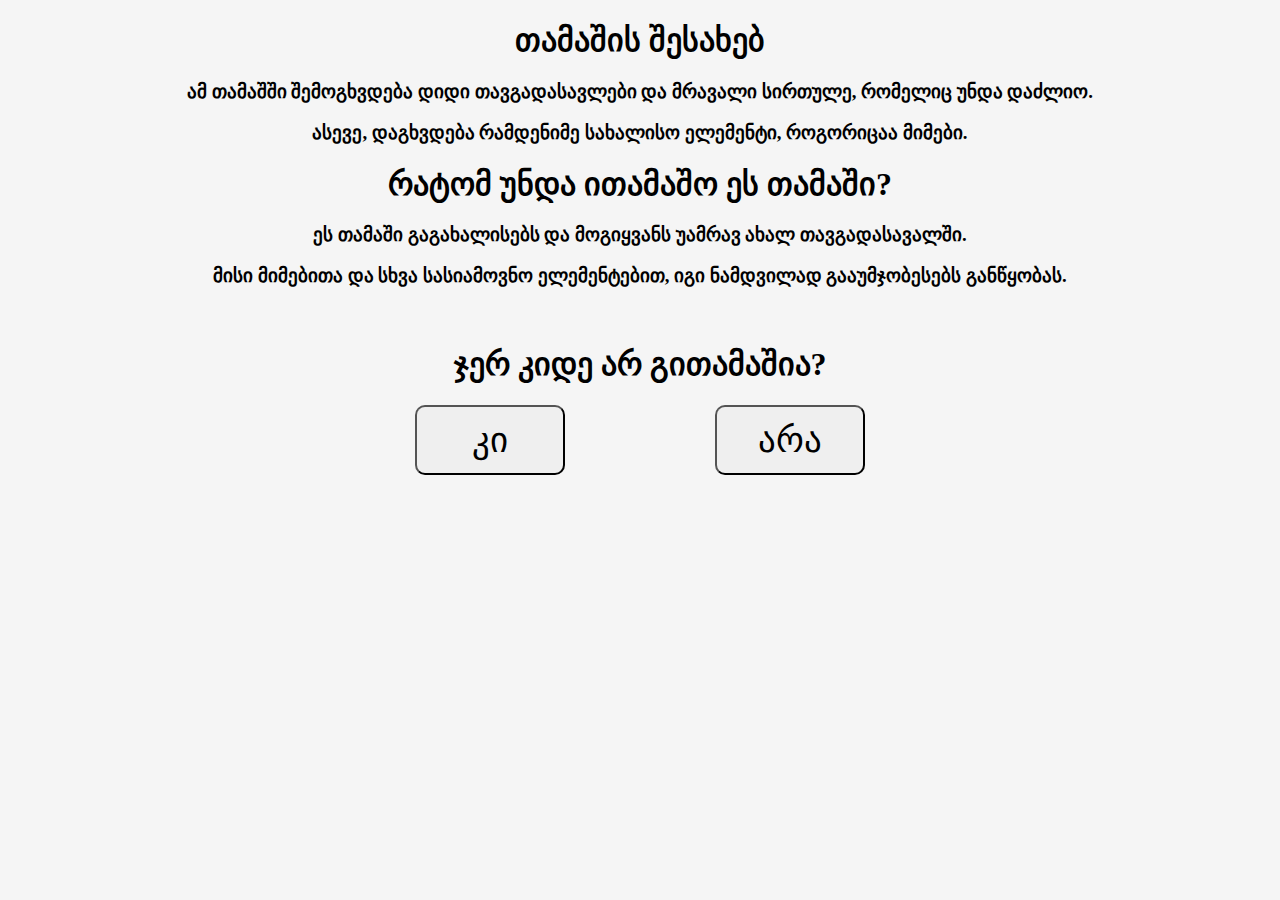
==== aboutGame.html @ 95381fc3 "ეწფ" ====
<!DOCTYPE html>
<html lang="en">
<head>
    <meta charset="UTF-8">
    <meta name="viewport" content="width=device-width, initial-scale=1.0">
    <title>თამაშის შესახებ</title>
    <style>
        body {
            margin: 0;
            background-color: #f5f5f5;
        }
        .k1 {
            display: flex;
            gap: 150px;
            margin: 0 auto;
            justify-content: center;
            align-items: center;
        }
        button {
            width: 150px;
            height: 70px; 
            font-size: 35px;
            border-radius: 10px;
            transition: 0.5s;
        }
        button:hover {
            transition: 0.5s;
            background-color: aqua;
        }
        .k4 {
            display: flex;
            display: none;
        }
        .k6:hover {
            display: none;
        }
        .k8 {
            width: 300px;
            height: 70px; 
            font-size: 35px;
            border-radius: 10px;
            transition: 0.5s;
            display: none;
            justify-self: center;
        }
        

        @media (max-width: 768px) {
            .k1 {
                flex-direction: column;
                gap: 20px;
            }
            button {
                width: 120px;
                height: 60px;
                font-size: 30px;
            }
            .k8 {
                width: 250px;
                height: 60px;
                font-size: 30px;
            }
        }
        

        @media (max-width: 480px) {
            body {
                padding: 10px;
            }
            .k1 {
                flex-direction: column;
                gap: 15px;
            }
            button {
                width: 100px;
                height: 50px;
                font-size: 25px;
            }
            .k8 {
                width: 200px;
                height: 50px;
                font-size: 25px;
            }
            h1, h3 {
                font-size: 20px;
            }
        }
        
    </style>
</head>
<body>
    <div style="text-align: center;">
        <h1>თამაშის შესახებ</h1>
        <h3>ამ თამაშში შემოგხვდება დიდი თავგადასავლები და მრავალი სირთულე, რომელიც უნდა დაძლიო.</h3>
        <h3>ასევე, დაგხვდება რამდენიმე სახალისო ელემენტი, როგორიცაა მიმები.</h3>
        <h1>რატომ უნდა ითამაშო ეს თამაში?</h1>
        <h3>ეს თამაში გაგახალისებს და მოგიყვანს უამრავ ახალ თავგადასავალში. </h3>
        <h3>მისი მიმებითა და სხვა სასიამოვნო ელემენტებით, იგი ნამდვილად გააუმჯობესებს განწყობას.</h3>
    </div>
    <br>

    <div style="text-align: center;">
    <h1 class="k3">ჯერ კიდე არ გითამაშია?</h1>

        <div class="k1">
            <button class="first" onclick="click1()">კი</button> 
            <button class="secend" onclick="click2()">არა</button>
        </div>





        <h1 class="k2"></h1>

        <div class="k4">
            <button class="k5">კი</button>
            <button class="k6">არა</button>
        </div>
        <h1 class="k7"></h1>
        

        <button class="k8">თამაშის დაწყება</button>
    </div>


    <script>
        let big = document.querySelector(".k1")
        let h1 = document.querySelector(".k2")
        let k3 = document.querySelector(".k3")
        let k4 = document.querySelector(".k4")

        let k5 = document.querySelector(".k5")
        let k6 = document.querySelector(".k6")

        let k7 = document.querySelector(".k7")

        let k8 = document.querySelector(".k8")

        function click1() {
            big.style.display = "none"
            h1.innerHTML = "მოგეწონა?"
            k3.style.display = "none"
            k4.style.display = "block"
            k4.style.display = "flex"
            k4.style.gap = "150px"
            k4.style.justifyContent = "center"
            k4.style.alignItems = "center"
        }

        k5.addEventListener("click" , function() {
            k7.innerHTML = "მადლობა მოტივაციისთვის"
        })

        function click2() {
            big.style.display ="none" 
            k8.style.display="block"
        }

        k8.addEventListener("click", function() {
            window.location.href="1Level.html"
        })
    </script>
</body>
</html>
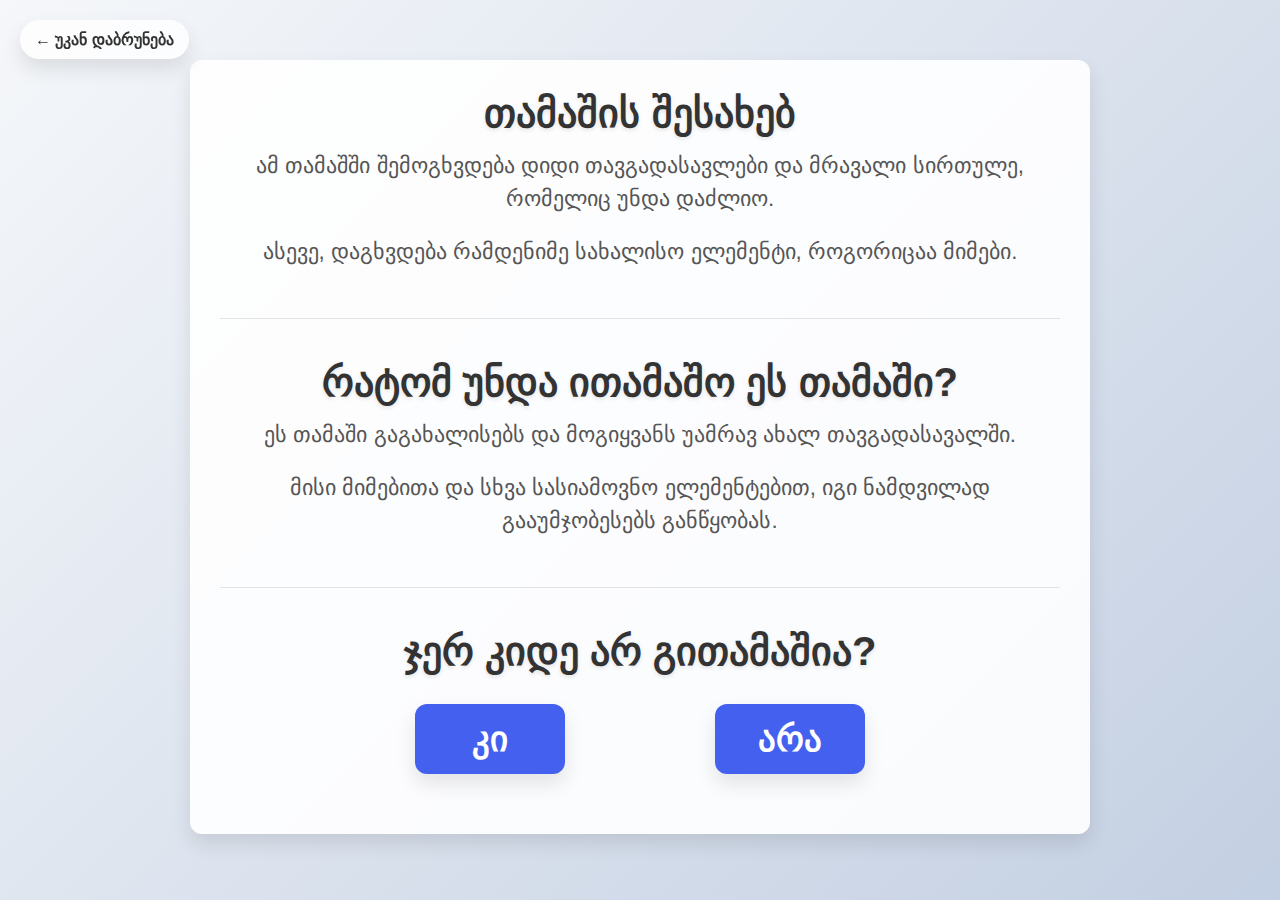
==== commit 835f996f: "ბინგოო" ====
--- a/aboutGame.html
+++ b/aboutGame.html
@@ -5,161 +5,418 @@
     <meta name="viewport" content="width=device-width, initial-scale=1.0">
     <title>თამაშის შესახებ</title>
     <style>
+        :root {
+            --primary-color: #4361ee;
+            --primary-hover: #3a56d4;
+            --success-color: #4caf50;
+            --success-hover: #43a047;
+            --danger-color: #e63946;
+            --danger-hover: #d32f2f;
+            --background: linear-gradient(135deg, #f5f7fa 0%, #c3cfe2 100%);
+            --card-bg: rgba(255, 255, 255, 0.9);
+            --text-primary: #333;
+            --text-secondary: #555;
+            --border-radius: 12px;
+            --shadow: 0 10px 20px rgba(0, 0, 0, 0.1);
+            --transition: all 0.3s cubic-bezier(0.25, 0.8, 0.25, 1);
+        }
+
+        * {
+            box-sizing: border-box;
+            margin: 0;
+            padding: 0;
+        }
+
         body {
-            margin: 0;
-            background-color: #f5f5f5;
-        }
+            background: var(--background);
+            font-family: 'Segoe UI', Tahoma, Geneva, Verdana, sans-serif;
+            padding: 20px;
+            max-width: 1200px;
+            margin: 0 auto;
+            min-height: 100vh;
+            display: flex;
+            flex-direction: column;
+        }
+
+        .back-button {
+            position: fixed;
+            top: 20px;
+            left: 20px;
+            z-index: 100;
+            width: auto;
+            height: auto;
+            padding: 10px 15px;
+            font-size: 16px;
+            background-color: rgba(255, 255, 255, 0.8);
+            color: var(--text-primary);
+            box-shadow: var(--shadow);
+            border-radius: 30px;
+            display: flex;
+            align-items: center;
+            gap: 8px;
+        }
+
+        .back-button:hover {
+            transform: translateY(-2px);
+            box-shadow: 0 15px 30px rgba(0, 0, 0, 0.15);
+        }
+
+        .back-button i {
+            font-size: 18px;
+        }
+
+        a {
+            text-decoration: none;
+            color: inherit;
+        }
+
+        h1 {
+            font-size: 2.5rem;
+            color: var(--text-primary);
+            margin-bottom: 0.8rem;
+            font-weight: 700;
+            text-shadow: 0 2px 4px rgba(0,0,0,0.1);
+        }
+
+        h3 {
+            font-size: 1.4rem;
+            color: var(--text-secondary);
+            line-height: 1.5;
+            margin-bottom: 1.2rem;
+            font-weight: 500;
+        }
+
+        .content-container {
+            text-align: center;
+            padding: 30px;
+            max-width: 900px;
+            margin: 40px auto;
+            background: var(--card-bg);
+            border-radius: var(--border-radius);
+            box-shadow: var(--shadow);
+            animation: fadeIn 0.8s ease-in-out;
+        }
+
+        @keyframes fadeIn {
+            from { opacity: 0; transform: translateY(20px); }
+            to { opacity: 1; transform: translateY(0); }
+        }
+
+        .section {
+            margin-bottom: 40px;
+            padding-bottom: 30px;
+            border-bottom: 1px solid rgba(0,0,0,0.1);
+        }
+
+        .section:last-child {
+            border-bottom: none;
+            margin-bottom: 0;
+            padding-bottom: 0;
+        }
+
         .k1 {
             display: flex;
             gap: 150px;
-            margin: 0 auto;
+            margin: 30px auto;
             justify-content: center;
             align-items: center;
         }
+
         button {
             width: 150px;
             height: 70px; 
             font-size: 35px;
-            border-radius: 10px;
-            transition: 0.5s;
-        }
+            border-radius: var(--border-radius);
+            border: none;
+            background-color: var(--primary-color);
+            color: white;
+            font-weight: bold;
+            cursor: pointer;
+            box-shadow: var(--shadow);
+            transition: var(--transition);
+            position: relative;
+            overflow: hidden;
+        }
+
+        button::after {
+            content: '';
+            position: absolute;
+            top: 0;
+            left: 0;
+            width: 100%;
+            height: 100%;
+            background: rgba(255, 255, 255, 0.2);
+            transform: translateX(-100%);
+            transition: transform 0.6s ease;
+        }
+
+        button:hover::after {
+            transform: translateX(0);
+        }
+
         button:hover {
-            transition: 0.5s;
-            background-color: aqua;
-        }
+            background-color: var(--primary-hover);
+            transform: translateY(-5px);
+            box-shadow: 0 15px 30px rgba(0, 0, 0, 0.15);
+        }
+
+        button:active {
+            transform: translateY(2px);
+            box-shadow: 0 5px 10px rgba(0, 0, 0, 0.1);
+        }
+
         .k4 {
-            display: flex;
             display: none;
-        }
+            gap: 150px;
+            margin: 30px auto;
+            justify-content: center;
+            align-items: center;
+        }
+
+        .k5 {
+            background-color: var(--success-color);
+        }
+
+        .k5:hover {
+            background-color: var(--success-hover);
+        }
+
+        .k6 {
+            background-color: var(--danger-color);
+        }
+        
         .k6:hover {
-            display: none;
-        }
+            background-color: var(--danger-hover);
+        }
+
         .k8 {
             width: 300px;
             height: 70px; 
             font-size: 35px;
-            border-radius: 10px;
-            transition: 0.5s;
+            border-radius: var(--border-radius);
             display: none;
-            justify-self: center;
-        }
-        
+            margin: 30px auto;
+            background-color: var(--success-color);
+            animation: pulse 2s infinite;
+        }
+
+        .k8:hover {
+            background-color: var(--success-hover);
+            animation: none;
+        }
+        
+        .feedback-animation {
+            animation: glow 2s ease-in-out;
+            font-weight: bold;
+            color: var(--success-color);
+            font-size: 1.8rem;
+        }
+        
+        @keyframes pulse {
+            0% { transform: scale(1); }
+            50% { transform: scale(1.05); box-shadow: 0 15px 30px rgba(0, 0, 0, 0.2); }
+            100% { transform: scale(1); }
+        }
+        
+        @keyframes glow {
+            0% { text-shadow: 0 0 5px rgba(76, 175, 80, 0); }
+            50% { text-shadow: 0 0 20px rgba(76, 175, 80, 0.8); }
+            100% { text-shadow: 0 0 5px rgba(76, 175, 80, 0); }
+        }
 
         @media (max-width: 768px) {
-            .k1 {
+            h1 {
+                font-size: 2rem;
+            }
+
+            h3 {
+                font-size: 1.2rem;
+            }
+
+            .k1, .k4 {
+                flex-direction: row;
+                gap: 30px;
+                margin: 20px auto;
+            }
+
+            button {
+                width: 130px;
+                height: 60px;
+                font-size: 28px;
+            }
+
+            .k8 {
+                width: 260px;
+                height: 60px;
+                font-size: 28px;
+            }
+
+            .content-container {
+                padding: 20px;
+                margin: 20px auto;
+            }
+        }
+
+        @media (max-width: 480px) {
+            body {
+                padding: 15px;
+            }
+
+            h1 {
+                font-size: 1.7rem;
+            }
+
+            h3 {
+                font-size: 1.1rem;
+                margin-bottom: 1rem;
+            }
+
+            .content-container {
+                padding: 15px;
+                border-radius: 10px;
+            }
+
+            .k1, .k4 {
                 flex-direction: column;
-                gap: 20px;
-            }
+                gap: 15px;
+            }
+
             button {
                 width: 120px;
-                height: 60px;
-                font-size: 30px;
-            }
-            .k8 {
-                width: 250px;
-                height: 60px;
-                font-size: 30px;
-            }
-        }
-        
-
-        @media (max-width: 480px) {
-            body {
-                padding: 10px;
-            }
-            .k1 {
-                flex-direction: column;
-                gap: 15px;
-            }
-            button {
-                width: 100px;
                 height: 50px;
-                font-size: 25px;
-            }
+                font-size: 22px;
+            }
+
             .k8 {
                 width: 200px;
                 height: 50px;
-                font-size: 25px;
-            }
-            h1, h3 {
-                font-size: 20px;
-            }
-        }
-        
+                font-size: 22px;
+            }
+            
+            .back-button {
+                top: 10px;
+                left: 10px;
+                font-size: 14px;
+                padding: 8px 12px;
+            }
+        }
+
+        @media (max-width: 320px) {
+            h1 {
+                font-size: 1.5rem;
+            }
+
+            h3 {
+                font-size: 1rem;
+            }
+
+            button {
+                width: 100px;
+                height: 45px;
+                font-size: 18px;
+            }
+
+            .k8 {
+                width: 180px;
+                height: 45px;
+                font-size: 18px;
+            }
+        }
     </style>
 </head>
 <body>
-    <div style="text-align: center;">
-        <h1>თამაშის შესახებ</h1>
-        <h3>ამ თამაშში შემოგხვდება დიდი თავგადასავლები და მრავალი სირთულე, რომელიც უნდა დაძლიო.</h3>
-        <h3>ასევე, დაგხვდება რამდენიმე სახალისო ელემენტი, როგორიცაა მიმები.</h3>
-        <h1>რატომ უნდა ითამაშო ეს თამაში?</h1>
-        <h3>ეს თამაში გაგახალისებს და მოგიყვანს უამრავ ახალ თავგადასავალში. </h3>
-        <h3>მისი მიმებითა და სხვა სასიამოვნო ელემენტებით, იგი ნამდვილად გააუმჯობესებს განწყობას.</h3>
+    <button class="back-button" id="back">← უკან დაბრუნება</button>
+    
+    <div class="content-container">
+        <div class="section">
+            <h1>თამაშის შესახებ</h1>
+            <h3>ამ თამაშში შემოგხვდება დიდი თავგადასავლები და მრავალი სირთულე, რომელიც უნდა დაძლიო.</h3>
+            <h3>ასევე, დაგხვდება რამდენიმე სახალისო ელემენტი, როგორიცაა მიმები.</h3>
+        </div>
+        
+        <div class="section">
+            <h1>რატომ უნდა ითამაშო ეს თამაში?</h1>
+            <h3>ეს თამაში გაგახალისებს და მოგიყვანს უამრავ ახალ თავგადასავალში.</h3>
+            <h3>მისი მიმებითა და სხვა სასიამოვნო ელემენტებით, იგი ნამდვილად გააუმჯობესებს განწყობას.</h3>
+        </div>
+    
+        <div>
+            <h1 class="k3">ჯერ კიდე არ გითამაშია?</h1>
+
+            <div class="k1">
+                <button class="first" onclick="click1()">კი</button> 
+                <button class="secend" onclick="click2()">არა</button>
+            </div>
+
+            <h1 class="k2"></h1>
+
+            <div class="k4">
+                <button class="k5">კი</button>
+                <button class="k6" onclick="clickNo()">არა</button>
+            </div>
+            
+            <h1 class="k7"></h1>
+            
+            <button class="k8">თამაშის დაწყება</button>
+        </div>
     </div>
-    <br>
-
-    <div style="text-align: center;">
-    <h1 class="k3">ჯერ კიდე არ გითამაშია?</h1>
-
-        <div class="k1">
-            <button class="first" onclick="click1()">კი</button> 
-            <button class="secend" onclick="click2()">არა</button>
-        </div>
-
-
-
-
-
-        <h1 class="k2"></h1>
-
-        <div class="k4">
-            <button class="k5">კი</button>
-            <button class="k6">არა</button>
-        </div>
-        <h1 class="k7"></h1>
-        
-
-        <button class="k8">თამაშის დაწყება</button>
-    </div>
-
 
     <script>
-        let big = document.querySelector(".k1")
-        let h1 = document.querySelector(".k2")
-        let k3 = document.querySelector(".k3")
-        let k4 = document.querySelector(".k4")
-
-        let k5 = document.querySelector(".k5")
-        let k6 = document.querySelector(".k6")
-
-        let k7 = document.querySelector(".k7")
-
-        let k8 = document.querySelector(".k8")
-
+        let big = document.querySelector(".k1");
+        let h1 = document.querySelector(".k2");
+        let k3 = document.querySelector(".k3");
+        let k4 = document.querySelector(".k4");
+        let k5 = document.querySelector(".k5");
+        let k6 = document.querySelector(".k6");
+        let k7 = document.querySelector(".k7");
+        let k8 = document.querySelector(".k8");
+        
         function click1() {
-            big.style.display = "none"
-            h1.innerHTML = "მოგეწონა?"
-            k3.style.display = "none"
-            k4.style.display = "block"
-            k4.style.display = "flex"
-            k4.style.gap = "150px"
-            k4.style.justifyContent = "center"
-            k4.style.alignItems = "center"
-        }
-
-        k5.addEventListener("click" , function() {
-            k7.innerHTML = "მადლობა მოტივაციისთვის"
-        })
-
+            big.style.display = "none";
+            h1.innerHTML = "მოგეწონა?";
+            k3.style.display = "none";
+            k4.style.display = "flex";
+            h1.style.animation = "fadeIn 0.5s ease-in-out";
+        }
+        
         function click2() {
-            big.style.display ="none" 
-            k8.style.display="block"
-        }
-
+            big.style.display = "none";
+            k8.style.display = "block";
+        }
+        
+        function clickNo() {
+            k6.style.position = "relative";
+            
+            const randomX = Math.floor(Math.random() * 200) - 100;
+            const randomY = Math.floor(Math.random() * 200) - 100;
+            
+            k6.style.transform = `translate(${randomX}px, ${randomY}px)`;
+        }
+        
+        k5.addEventListener("click", function() {
+            k7.innerHTML = "მადლობა მოტივაციისთვის";
+            k7.classList.add("feedback-animation");
+            
+            k4.style.display = "none";
+            
+            setTimeout(() => {
+                k8.style.display = "block";
+            }, 1000);
+        });
+        
         k8.addEventListener("click", function() {
-            window.location.href="1Level.html"
-        })
+            window.location.href = "levelsdesk.html";
+        });
+        
+        document.addEventListener("DOMContentLoaded", function() {
+            document.body.style.opacity = "0";
+            setTimeout(() => {
+                document.body.style.transition = "opacity 0.8s ease";
+                document.body.style.opacity = "1";
+            }, 100);
+        });
+
+        let back = document.querySelector("#back").addEventListener("click", function() {window.location.href = "index.html"})
     </script>
 </body>
-</html>
+</html>